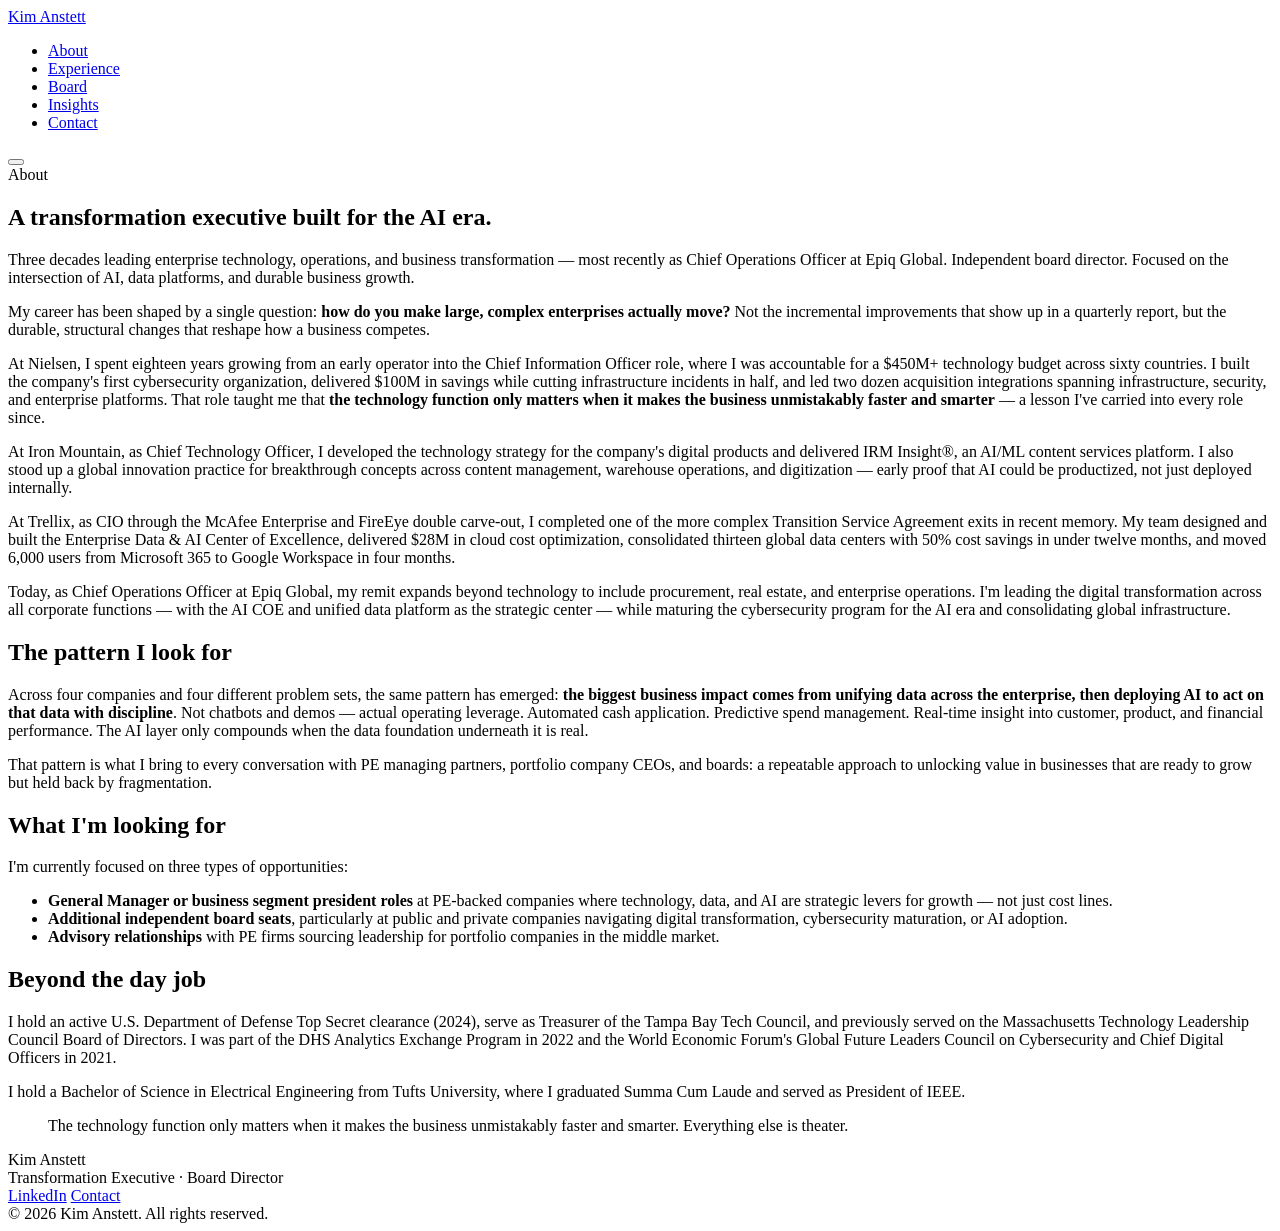
==== about.html @ b6ead280 "Add files via upload" ====
<!DOCTYPE html>
<html lang="en">
<head>
  <meta charset="UTF-8">
  <meta name="viewport" content="width=device-width, initial-scale=1.0">
  <title>About — Kim Anstett</title>
  <meta name="description" content="Kim Anstett — a transformation executive and board director with three decades of experience leading enterprise technology, AI, and business operations at global scale.">
  <link rel="preconnect" href="https://fonts.googleapis.com">
  <link rel="preconnect" href="https://fonts.gstatic.com" crossorigin>
  <link href="https://fonts.googleapis.com/css2?family=Fraunces:opsz,wght@9..144,400;9..144,600;9..144,700&family=Inter:wght@300;400;500;600;700&display=swap" rel="stylesheet">
  <link rel="stylesheet" href="css/style.css">
</head>
<body>

  <nav class="site-nav">
    <div class="nav-inner">
      <a href="/" class="brand">Kim Anstett</a>
      <ul class="nav-links">
        <li><a href="/about.html" class="active">About</a></li>
        <li><a href="/experience.html">Experience</a></li>
        <li><a href="/board.html">Board</a></li>
        <li><a href="/insights.html">Insights</a></li>
        <li><a href="/contact.html">Contact</a></li>
      </ul>
      <button class="nav-toggle" aria-label="Toggle menu">
        <span></span><span></span><span></span>
      </button>
    </div>
  </nav>

  <section class="page-header">
    <div class="container">
      <div class="page-eyebrow">About</div>
      <h1>A transformation executive built for the AI era.</h1>
      <p class="page-lede">
        Three decades leading enterprise technology, operations, and business
        transformation — most recently as Chief Operations Officer at Epiq Global.
        Independent board director. Focused on the intersection of AI, data platforms,
        and durable business growth.
      </p>
    </div>
  </section>

  <section class="page-body">
    <div class="container">
      <div class="prose">
        <p>
          My career has been shaped by a single question: <strong>how do you make
          large, complex enterprises actually move?</strong> Not the incremental
          improvements that show up in a quarterly report, but the durable, structural
          changes that reshape how a business competes.
        </p>

        <p>
          At Nielsen, I spent eighteen years growing from an early operator into the
          Chief Information Officer role, where I was accountable for a
          $450M+ technology budget across sixty countries. I built the company's
          first cybersecurity organization, delivered $100M in savings while
          cutting infrastructure incidents in half, and led two dozen acquisition
          integrations spanning infrastructure, security, and enterprise
          platforms. That role taught me that <strong>the technology function
          only matters when it makes the business unmistakably faster and
          smarter</strong> — a lesson I've carried into every role since.
        </p>

        <p>
          At Iron Mountain, as Chief Technology Officer, I developed the technology
          strategy for the company's digital products and delivered IRM Insight®,
          an AI/ML content services platform. I also stood up a global innovation
          practice for breakthrough concepts across content management, warehouse
          operations, and digitization — early proof that AI could be productized,
          not just deployed internally.
        </p>

        <p>
          At Trellix, as CIO through the McAfee Enterprise and FireEye double
          carve-out, I completed one of the more complex Transition Service
          Agreement exits in recent memory. My team designed and built the
          Enterprise Data &amp; AI Center of Excellence, delivered $28M in
          cloud cost optimization, consolidated thirteen global data centers
          with 50% cost savings in under twelve months, and moved 6,000 users
          from Microsoft 365 to Google Workspace in four months.
        </p>

        <p>
          Today, as Chief Operations Officer at Epiq Global, my remit expands
          beyond technology to include procurement, real estate, and enterprise
          operations. I'm leading the digital transformation across all corporate
          functions — with the AI COE and unified data platform as the strategic
          center — while maturing the cybersecurity program for the AI era and
          consolidating global infrastructure.
        </p>

        <h2>The pattern I look for</h2>

        <p>
          Across four companies and four different problem sets, the same pattern
          has emerged: <strong>the biggest business impact comes from unifying
          data across the enterprise, then deploying AI to act on that data with
          discipline</strong>. Not chatbots and demos — actual operating leverage.
          Automated cash application. Predictive spend management. Real-time
          insight into customer, product, and financial performance. The AI
          layer only compounds when the data foundation underneath it is real.
        </p>

        <p>
          That pattern is what I bring to every conversation with PE managing
          partners, portfolio company CEOs, and boards: a repeatable approach
          to unlocking value in businesses that are ready to grow but held back
          by fragmentation.
        </p>

        <h2>What I'm looking for</h2>

        <p>
          I'm currently focused on three types of opportunities:
        </p>

        <ul>
          <li><strong>General Manager or business segment president roles</strong>
          at PE-backed companies where technology, data, and AI are strategic
          levers for growth — not just cost lines.</li>
          <li><strong>Additional independent board seats</strong>, particularly
          at public and private companies navigating digital transformation,
          cybersecurity maturation, or AI adoption.</li>
          <li><strong>Advisory relationships</strong> with PE firms sourcing
          leadership for portfolio companies in the middle market.</li>
        </ul>

        <h2>Beyond the day job</h2>

        <p>
          I hold an active U.S. Department of Defense Top Secret clearance
          (2024), serve as Treasurer of the Tampa Bay Tech Council, and
          previously served on the Massachusetts Technology Leadership Council
          Board of Directors. I was part of the DHS Analytics Exchange Program
          in 2022 and the World Economic Forum's Global Future Leaders Council
          on Cybersecurity and Chief Digital Officers in 2021.
        </p>

        <p>
          I hold a Bachelor of Science in Electrical Engineering from Tufts
          University, where I graduated Summa Cum Laude and served as
          President of IEEE.
        </p>

        <blockquote>
          The technology function only matters when it makes the business
          unmistakably faster and smarter. Everything else is theater.
        </blockquote>

      </div>
    </div>
  </section>

  <footer class="site-footer">
    <div class="container">
      <div class="footer-inner">
        <div class="footer-brand">
          <div class="footer-name">Kim Anstett</div>
          <div class="footer-tagline">Transformation Executive · Board Director</div>
        </div>
        <div class="footer-links">
          <a href="https://www.linkedin.com/in/kimberly-anstett-6b3a259" target="_blank" rel="noopener">LinkedIn</a>
          <a href="/contact.html">Contact</a>
        </div>
        <div class="footer-copyright">© <span id="year">2026</span> Kim Anstett. All rights reserved.</div>
      </div>
    </div>
  </footer>

  <script src="js/main.js"></script>
</body>
</html>
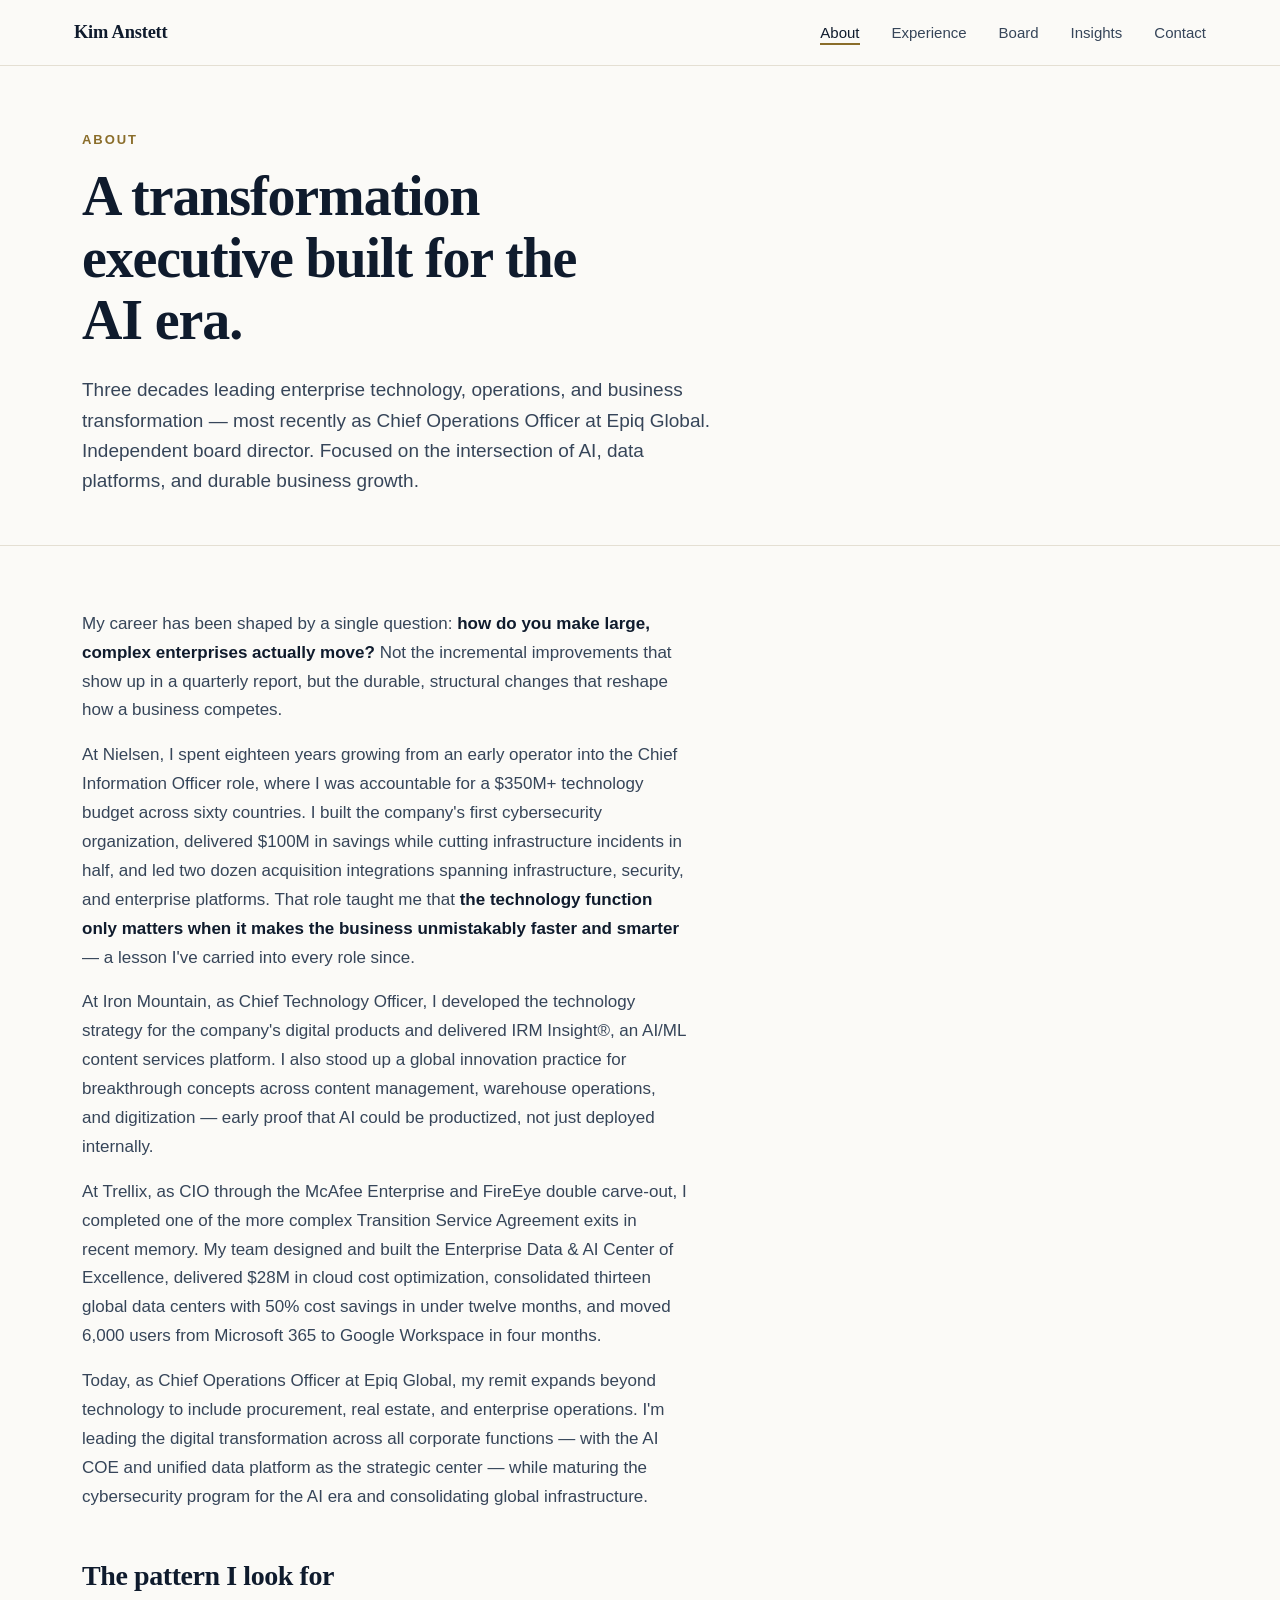
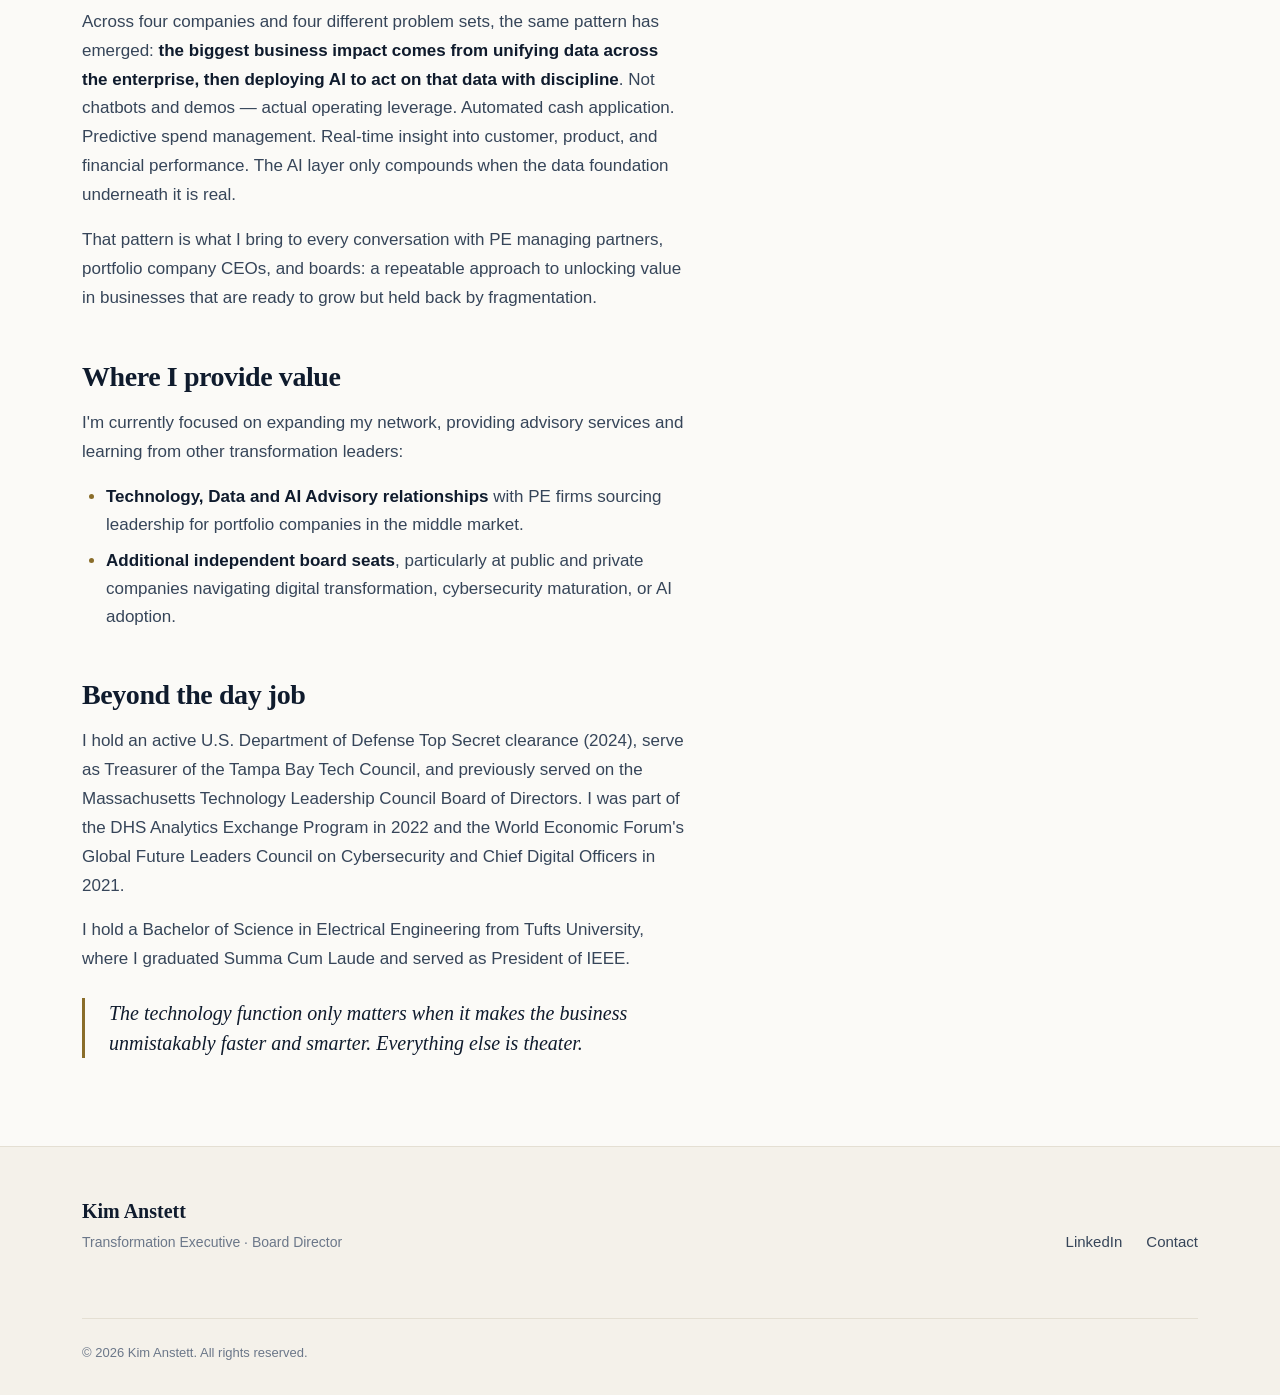
==== commit 0c11ac99: "Revise budget details and focus areas in about.html Updated budget figures and adjusted focus areas " ====
--- a/about.html
+++ b/about.html
@@ -54,7 +54,7 @@
         <p>
           At Nielsen, I spent eighteen years growing from an early operator into the
           Chief Information Officer role, where I was accountable for a
-          $450M+ technology budget across sixty countries. I built the company's
+          $350M+ technology budget across sixty countries. I built the company's
           first cybersecurity organization, delivered $100M in savings while
           cutting infrastructure incidents in half, and led two dozen acquisition
           integrations spanning infrastructure, security, and enterprise
@@ -110,21 +110,18 @@
           by fragmentation.
         </p>
 
-        <h2>What I'm looking for</h2>
+        <h2>Where I provide value</h2>
 
         <p>
-          I'm currently focused on three types of opportunities:
+          I'm currently focused on expanding my network, providing advisory services and learning from other transformation leaders:
         </p>
 
         <ul>
-          <li><strong>General Manager or business segment president roles</strong>
-          at PE-backed companies where technology, data, and AI are strategic
-          levers for growth — not just cost lines.</li>
+          <li><strong>Technology, Data and AI Advisory relationships </strong>
+          with PE firms sourcing leadership for portfolio companies in the middle market.</li>
           <li><strong>Additional independent board seats</strong>, particularly
           at public and private companies navigating digital transformation,
           cybersecurity maturation, or AI adoption.</li>
-          <li><strong>Advisory relationships</strong> with PE firms sourcing
-          leadership for portfolio companies in the middle market.</li>
         </ul>
 
         <h2>Beyond the day job</h2>
--- a/css/style.css
+++ b/css/style.css
@@ -0,0 +1,836 @@
+/* ============================================================
+   Kim Anstett — Personal Site
+   Design system: Editorial executive profile
+   Typography: Fraunces (serif) + Inter (sans)
+   Palette: Deep navy, ivory, muted gold accent
+   ============================================================ */
+
+/* -------- Reset -------- */
+*, *::before, *::after {
+  box-sizing: border-box;
+  margin: 0;
+  padding: 0;
+}
+
+html {
+  scroll-behavior: smooth;
+  font-size: 16px;
+}
+
+body {
+  font-family: 'Inter', -apple-system, BlinkMacSystemFont, 'Segoe UI', sans-serif;
+  color: var(--ink);
+  background: var(--bg);
+  line-height: 1.6;
+  font-weight: 400;
+  -webkit-font-smoothing: antialiased;
+  -moz-osx-font-smoothing: grayscale;
+  text-rendering: optimizeLegibility;
+}
+
+img { max-width: 100%; height: auto; display: block; }
+a { color: inherit; text-decoration: none; }
+button { font-family: inherit; cursor: pointer; border: none; background: none; }
+
+/* -------- Design Tokens -------- */
+:root {
+  /* Palette */
+  --ink: #0F1B2D;             /* deep navy — body text */
+  --ink-soft: #364559;        /* softened for secondary text */
+  --muted: #6B7789;           /* labels, dates */
+  --bg: #FBFAF7;              /* warm ivory */
+  --bg-alt: #F4F1EA;          /* alternating sections */
+  --bg-dark: #0F1B2D;         /* dark sections */
+  --accent: #8A6D2A;          /* muted gold — sparingly used */
+  --accent-hover: #6D5620;
+  --rule: #E4DFD3;            /* dividers */
+  --white: #FFFFFF;
+
+  /* Type scale */
+  --serif: 'Fraunces', Georgia, 'Times New Roman', serif;
+  --sans: 'Inter', -apple-system, BlinkMacSystemFont, 'Segoe UI', sans-serif;
+
+  /* Rhythm */
+  --container-max: 1180px;
+  --container-narrow: 780px;
+  --space-1: 0.5rem;
+  --space-2: 1rem;
+  --space-3: 1.5rem;
+  --space-4: 2rem;
+  --space-5: 3rem;
+  --space-6: 4rem;
+  --space-7: 6rem;
+  --space-8: 8rem;
+
+  /* Radius & shadow */
+  --radius-sm: 4px;
+  --radius: 6px;
+  --shadow-sm: 0 1px 2px rgba(15, 27, 45, 0.06);
+  --shadow: 0 4px 24px rgba(15, 27, 45, 0.08);
+  --shadow-lg: 0 8px 40px rgba(15, 27, 45, 0.12);
+}
+
+/* -------- Container -------- */
+.container {
+  max-width: var(--container-max);
+  margin: 0 auto;
+  padding: 0 var(--space-3);
+}
+
+.container-narrow {
+  max-width: var(--container-narrow);
+  margin: 0 auto;
+  padding: 0 var(--space-3);
+}
+
+@media (min-width: 768px) {
+  .container, .container-narrow {
+    padding: 0 var(--space-4);
+  }
+}
+
+/* -------- Typography -------- */
+h1, h2, h3, h4 {
+  font-family: var(--serif);
+  color: var(--ink);
+  font-weight: 600;
+  letter-spacing: -0.015em;
+  line-height: 1.15;
+}
+
+h1 { font-size: clamp(2.25rem, 5vw, 3.75rem); }
+h2 { font-size: clamp(1.75rem, 3.5vw, 2.5rem); }
+h3 { font-size: clamp(1.25rem, 2vw, 1.5rem); }
+
+p {
+  color: var(--ink-soft);
+  font-size: 1.0625rem;
+  line-height: 1.65;
+}
+
+strong { color: var(--ink); font-weight: 600; }
+
+/* -------- Nav -------- */
+.site-nav {
+  position: sticky;
+  top: 0;
+  z-index: 100;
+  background: rgba(251, 250, 247, 0.92);
+  backdrop-filter: saturate(180%) blur(10px);
+  border-bottom: 1px solid var(--rule);
+}
+
+.nav-inner {
+  max-width: var(--container-max);
+  margin: 0 auto;
+  padding: 1.1rem var(--space-3);
+  display: flex;
+  justify-content: space-between;
+  align-items: center;
+}
+
+.brand {
+  font-family: var(--serif);
+  font-weight: 600;
+  font-size: 1.15rem;
+  color: var(--ink);
+  letter-spacing: -0.01em;
+}
+
+.nav-links {
+  display: flex;
+  gap: var(--space-4);
+  list-style: none;
+}
+
+.nav-links a {
+  font-size: 0.9375rem;
+  font-weight: 500;
+  color: var(--ink-soft);
+  transition: color 0.15s ease;
+  position: relative;
+}
+
+.nav-links a:hover { color: var(--ink); }
+.nav-links a.active { color: var(--ink); }
+.nav-links a.active::after {
+  content: '';
+  position: absolute;
+  bottom: -4px;
+  left: 0;
+  right: 0;
+  height: 2px;
+  background: var(--accent);
+}
+
+.nav-toggle {
+  display: none;
+  flex-direction: column;
+  gap: 4px;
+  padding: 8px;
+}
+.nav-toggle span {
+  width: 22px;
+  height: 2px;
+  background: var(--ink);
+  transition: transform 0.3s ease, opacity 0.3s ease;
+}
+
+@media (max-width: 768px) {
+  .nav-links {
+    display: none;
+    position: absolute;
+    top: 100%;
+    left: 0;
+    right: 0;
+    background: var(--bg);
+    flex-direction: column;
+    padding: var(--space-3);
+    gap: var(--space-2);
+    border-bottom: 1px solid var(--rule);
+  }
+  .nav-links.open { display: flex; }
+  .nav-toggle { display: flex; }
+}
+
+/* -------- Hero -------- */
+.hero {
+  padding: var(--space-7) 0 var(--space-6);
+  border-bottom: 1px solid var(--rule);
+}
+
+.hero-eyebrow {
+  font-size: 0.8125rem;
+  text-transform: uppercase;
+  letter-spacing: 0.15em;
+  color: var(--accent);
+  font-weight: 600;
+  margin-bottom: var(--space-3);
+}
+
+.hero-headline {
+  font-family: var(--serif);
+  font-size: clamp(2.5rem, 6vw, 4.5rem);
+  font-weight: 600;
+  line-height: 1.05;
+  letter-spacing: -0.025em;
+  margin-bottom: var(--space-4);
+  max-width: 20ch;
+}
+
+.hero-headline .accent {
+  color: var(--accent);
+  font-style: italic;
+  font-weight: 500;
+}
+
+.hero-lede {
+  font-size: 1.1875rem;
+  line-height: 1.6;
+  color: var(--ink-soft);
+  max-width: 58ch;
+  margin-bottom: var(--space-5);
+}
+
+.hero-ctas {
+  display: flex;
+  gap: var(--space-2);
+  flex-wrap: wrap;
+}
+
+/* -------- Buttons -------- */
+.btn {
+  display: inline-block;
+  padding: 0.85rem 1.75rem;
+  font-size: 0.9375rem;
+  font-weight: 500;
+  letter-spacing: 0.01em;
+  border-radius: var(--radius);
+  transition: all 0.15s ease;
+  cursor: pointer;
+  border: 1px solid transparent;
+  text-align: center;
+}
+
+.btn-primary {
+  background: var(--ink);
+  color: var(--bg);
+}
+.btn-primary:hover {
+  background: var(--accent);
+  transform: translateY(-1px);
+  box-shadow: var(--shadow);
+}
+
+.btn-secondary {
+  background: transparent;
+  color: var(--ink);
+  border-color: var(--ink);
+}
+.btn-secondary:hover {
+  background: var(--ink);
+  color: var(--bg);
+}
+
+.text-link {
+  color: var(--ink);
+  font-weight: 500;
+  border-bottom: 1px solid var(--accent);
+  padding-bottom: 2px;
+  transition: color 0.15s ease;
+}
+.text-link:hover { color: var(--accent); }
+
+/* -------- Signal Strip -------- */
+.signal-strip {
+  background: var(--bg-dark);
+  color: var(--bg);
+  padding: var(--space-5) 0;
+}
+
+.signals {
+  display: grid;
+  grid-template-columns: repeat(4, 1fr);
+  gap: var(--space-4);
+}
+
+.signal {
+  text-align: left;
+}
+
+.signal-value {
+  font-family: var(--serif);
+  font-size: clamp(2rem, 4vw, 3rem);
+  font-weight: 600;
+  color: var(--white);
+  line-height: 1;
+  margin-bottom: var(--space-2);
+  letter-spacing: -0.02em;
+}
+
+.signal-label {
+  font-size: 0.875rem;
+  color: rgba(251, 250, 247, 0.7);
+  line-height: 1.4;
+}
+
+@media (max-width: 768px) {
+  .signals {
+    grid-template-columns: repeat(2, 1fr);
+    gap: var(--space-4);
+  }
+}
+
+/* -------- Section headers -------- */
+.section-eyebrow {
+  font-size: 0.8125rem;
+  text-transform: uppercase;
+  letter-spacing: 0.15em;
+  color: var(--accent);
+  font-weight: 600;
+  margin-bottom: var(--space-2);
+}
+
+.section-headline {
+  font-family: var(--serif);
+  font-size: clamp(1.75rem, 3.5vw, 2.75rem);
+  font-weight: 600;
+  line-height: 1.1;
+  letter-spacing: -0.02em;
+  margin-bottom: var(--space-5);
+  max-width: 22ch;
+}
+
+.section-cta {
+  margin-top: var(--space-4);
+}
+
+/* -------- Positioning cards -------- */
+.positioning {
+  padding: var(--space-7) 0;
+  background: var(--bg-alt);
+}
+
+.positioning-grid {
+  display: grid;
+  grid-template-columns: repeat(2, 1fr);
+  gap: var(--space-4);
+}
+
+.position-card {
+  background: var(--white);
+  padding: var(--space-4) var(--space-4) var(--space-5);
+  border-radius: var(--radius);
+  border: 1px solid var(--rule);
+  position: relative;
+}
+
+.card-number {
+  font-family: var(--serif);
+  font-size: 0.9375rem;
+  color: var(--accent);
+  font-weight: 600;
+  margin-bottom: var(--space-2);
+  letter-spacing: 0.05em;
+}
+
+.position-card h3 {
+  font-size: 1.375rem;
+  margin-bottom: var(--space-2);
+}
+
+.position-card p {
+  font-size: 1rem;
+  line-height: 1.6;
+}
+
+@media (max-width: 768px) {
+  .positioning-grid { grid-template-columns: 1fr; }
+}
+
+/* -------- Role cards -------- */
+.roles-preview {
+  padding: var(--space-7) 0;
+}
+
+.role-cards {
+  display: grid;
+  grid-template-columns: repeat(2, 1fr);
+  gap: var(--space-3);
+}
+
+.role-card {
+  display: block;
+  padding: var(--space-4);
+  background: var(--white);
+  border: 1px solid var(--rule);
+  border-radius: var(--radius);
+  transition: all 0.2s ease;
+  color: inherit;
+}
+
+.role-card:hover {
+  border-color: var(--accent);
+  transform: translateY(-2px);
+  box-shadow: var(--shadow);
+}
+
+.role-tenure {
+  font-size: 0.8125rem;
+  color: var(--muted);
+  font-weight: 500;
+  letter-spacing: 0.05em;
+  margin-bottom: var(--space-2);
+}
+
+.role-card h3 {
+  font-size: 1.25rem;
+  margin-bottom: 0.25rem;
+}
+
+.role-company {
+  font-family: var(--serif);
+  color: var(--accent);
+  font-weight: 600;
+  font-size: 1rem;
+  margin-bottom: var(--space-2);
+}
+
+.role-card p {
+  font-size: 0.9375rem;
+  margin-bottom: var(--space-2);
+}
+
+.role-metric {
+  font-size: 0.8125rem;
+  color: var(--muted);
+  font-weight: 500;
+  border-top: 1px solid var(--rule);
+  padding-top: var(--space-2);
+}
+
+@media (max-width: 768px) {
+  .role-cards { grid-template-columns: 1fr; }
+}
+
+/* -------- Board preview -------- */
+.board-preview {
+  padding: var(--space-7) 0;
+  background: var(--bg-alt);
+}
+
+.board-inner {
+  display: grid;
+  grid-template-columns: 1fr 1fr;
+  gap: var(--space-6);
+  align-items: start;
+}
+
+.board-content .section-headline { margin-bottom: var(--space-3); }
+.board-content p { margin-bottom: var(--space-3); font-size: 1.0625rem; }
+
+.board-list { display: flex; flex-direction: column; gap: var(--space-3); }
+
+.board-item {
+  padding: var(--space-3);
+  background: var(--white);
+  border: 1px solid var(--rule);
+  border-left: 3px solid var(--accent);
+  border-radius: var(--radius);
+}
+
+.board-company {
+  font-family: var(--serif);
+  font-size: 1.375rem;
+  font-weight: 600;
+  color: var(--ink);
+}
+
+.board-role {
+  font-size: 0.9375rem;
+  color: var(--ink-soft);
+  margin-top: 0.25rem;
+}
+
+.board-dates {
+  font-size: 0.8125rem;
+  color: var(--muted);
+  font-weight: 500;
+  margin-top: 0.5rem;
+}
+
+.board-detail {
+  font-size: 0.875rem;
+  color: var(--ink-soft);
+  margin-top: 0.5rem;
+  font-style: italic;
+}
+
+@media (max-width: 768px) {
+  .board-inner { grid-template-columns: 1fr; gap: var(--space-4); }
+}
+
+/* -------- Recognition -------- */
+.recognition {
+  padding: var(--space-7) 0;
+}
+
+.recognition-grid {
+  display: grid;
+  grid-template-columns: repeat(2, 1fr);
+  gap: 0;
+  border-top: 1px solid var(--rule);
+}
+
+.rec-item {
+  padding: var(--space-3) 0;
+  border-bottom: 1px solid var(--rule);
+  padding-right: var(--space-3);
+  font-family: var(--serif);
+  font-size: 1.125rem;
+  font-weight: 600;
+  color: var(--ink);
+}
+
+.rec-item:nth-child(odd) {
+  padding-right: var(--space-4);
+}
+
+.rec-detail {
+  display: block;
+  font-family: var(--sans);
+  font-size: 0.875rem;
+  color: var(--muted);
+  font-weight: 400;
+  margin-top: 0.25rem;
+}
+
+@media (max-width: 768px) {
+  .recognition-grid { grid-template-columns: 1fr; }
+}
+
+/* -------- Final CTA -------- */
+.cta-final {
+  background: var(--bg-dark);
+  color: var(--white);
+  padding: var(--space-7) 0;
+  text-align: center;
+}
+
+.cta-final h2 {
+  color: var(--white);
+  font-size: clamp(1.5rem, 3vw, 2.25rem);
+  margin-bottom: var(--space-4);
+  max-width: 32ch;
+  margin-left: auto;
+  margin-right: auto;
+  line-height: 1.25;
+}
+
+.cta-final .btn-primary {
+  background: var(--accent);
+}
+.cta-final .btn-primary:hover {
+  background: var(--white);
+  color: var(--ink);
+}
+
+/* -------- Footer -------- */
+.site-footer {
+  padding: var(--space-5) 0 var(--space-4);
+  background: var(--bg-alt);
+  border-top: 1px solid var(--rule);
+}
+
+.footer-inner {
+  display: grid;
+  grid-template-columns: 1fr auto;
+  gap: var(--space-4);
+  align-items: end;
+}
+
+.footer-name {
+  font-family: var(--serif);
+  font-size: 1.25rem;
+  font-weight: 600;
+  color: var(--ink);
+}
+
+.footer-tagline {
+  font-size: 0.875rem;
+  color: var(--muted);
+  margin-top: 0.25rem;
+}
+
+.footer-links {
+  display: flex;
+  gap: var(--space-3);
+  align-items: center;
+}
+
+.footer-links a {
+  font-size: 0.9375rem;
+  color: var(--ink-soft);
+  transition: color 0.15s;
+}
+.footer-links a:hover { color: var(--accent); }
+
+.footer-copyright {
+  grid-column: 1 / -1;
+  font-size: 0.8125rem;
+  color: var(--muted);
+  margin-top: var(--space-4);
+  padding-top: var(--space-3);
+  border-top: 1px solid var(--rule);
+}
+
+@media (max-width: 640px) {
+  .footer-inner { grid-template-columns: 1fr; }
+}
+
+/* ============================================================
+   INTERIOR PAGES
+   ============================================================ */
+
+.page-header {
+  padding: var(--space-6) 0 var(--space-5);
+  border-bottom: 1px solid var(--rule);
+}
+
+.page-header .page-eyebrow {
+  font-size: 0.8125rem;
+  text-transform: uppercase;
+  letter-spacing: 0.15em;
+  color: var(--accent);
+  font-weight: 600;
+  margin-bottom: var(--space-2);
+}
+
+.page-header h1 {
+  font-family: var(--serif);
+  font-size: clamp(2.25rem, 5vw, 3.5rem);
+  font-weight: 600;
+  letter-spacing: -0.02em;
+  line-height: 1.1;
+  margin-bottom: var(--space-3);
+  max-width: 20ch;
+}
+
+.page-header .page-lede {
+  font-size: 1.1875rem;
+  color: var(--ink-soft);
+  line-height: 1.6;
+  max-width: 60ch;
+}
+
+.page-body { padding: var(--space-6) 0; }
+
+/* Prose */
+.prose {
+  max-width: 68ch;
+}
+.prose h2 {
+  font-family: var(--serif);
+  font-size: 1.75rem;
+  margin: var(--space-5) 0 var(--space-2);
+}
+.prose h2:first-child { margin-top: 0; }
+.prose h3 {
+  font-family: var(--serif);
+  font-size: 1.375rem;
+  margin: var(--space-4) 0 var(--space-2);
+}
+.prose p { margin-bottom: var(--space-2); font-size: 1.0625rem; line-height: 1.7; }
+.prose p + p { margin-top: 0; }
+.prose ul, .prose ol { margin: var(--space-2) 0 var(--space-3) var(--space-3); }
+.prose ul li, .prose ol li {
+  font-size: 1.0625rem;
+  line-height: 1.65;
+  color: var(--ink-soft);
+  margin-bottom: 0.5rem;
+}
+.prose ul li::marker { color: var(--accent); }
+.prose blockquote {
+  border-left: 3px solid var(--accent);
+  padding: 0 var(--space-3);
+  margin: var(--space-3) 0;
+  font-family: var(--serif);
+  font-style: italic;
+  font-size: 1.25rem;
+  color: var(--ink);
+  line-height: 1.5;
+}
+
+/* Experience timeline */
+.experience-list {
+  max-width: 880px;
+}
+
+.experience-item {
+  padding: var(--space-5) 0;
+  border-bottom: 1px solid var(--rule);
+  scroll-margin-top: 80px;
+}
+.experience-item:last-child { border-bottom: none; }
+
+.exp-header {
+  display: grid;
+  grid-template-columns: 1fr auto;
+  align-items: baseline;
+  margin-bottom: var(--space-2);
+  gap: var(--space-3);
+}
+
+.exp-company {
+  font-family: var(--serif);
+  font-size: 1.75rem;
+  font-weight: 600;
+  color: var(--ink);
+  letter-spacing: -0.01em;
+}
+
+.exp-tenure {
+  font-size: 0.9375rem;
+  color: var(--muted);
+  font-weight: 500;
+  letter-spacing: 0.02em;
+}
+
+.exp-role {
+  font-family: var(--serif);
+  font-size: 1.125rem;
+  font-style: italic;
+  color: var(--accent);
+  margin-bottom: var(--space-2);
+}
+
+.exp-scope {
+  font-size: 0.9375rem;
+  color: var(--muted);
+  font-weight: 500;
+  margin-bottom: var(--space-3);
+  padding-bottom: var(--space-2);
+  border-bottom: 1px dotted var(--rule);
+}
+
+.exp-summary {
+  font-size: 1.0625rem;
+  color: var(--ink-soft);
+  line-height: 1.65;
+  margin-bottom: var(--space-3);
+  max-width: 65ch;
+}
+
+.exp-programs {
+  font-size: 0.8125rem;
+  text-transform: uppercase;
+  letter-spacing: 0.12em;
+  color: var(--accent);
+  font-weight: 600;
+  margin-bottom: var(--space-2);
+}
+
+.exp-list {
+  list-style: none;
+}
+.exp-list li {
+  position: relative;
+  padding-left: 1.5rem;
+  margin-bottom: 0.75rem;
+  font-size: 1rem;
+  line-height: 1.6;
+  color: var(--ink-soft);
+}
+.exp-list li::before {
+  content: '';
+  position: absolute;
+  left: 0;
+  top: 0.6em;
+  width: 6px;
+  height: 6px;
+  background: var(--accent);
+  border-radius: 50%;
+}
+.exp-list li strong { color: var(--ink); font-weight: 600; }
+
+@media (max-width: 640px) {
+  .exp-header { grid-template-columns: 1fr; gap: 0.25rem; }
+  .exp-tenure { font-size: 0.875rem; }
+}
+
+/* Contact page specifics */
+.contact-grid {
+  display: grid;
+  grid-template-columns: 1fr 1fr;
+  gap: var(--space-6);
+  max-width: 900px;
+}
+
+.contact-block {
+  padding: var(--space-4);
+  background: var(--white);
+  border: 1px solid var(--rule);
+  border-radius: var(--radius);
+}
+.contact-block .label {
+  font-size: 0.8125rem;
+  text-transform: uppercase;
+  letter-spacing: 0.12em;
+  color: var(--accent);
+  font-weight: 600;
+  margin-bottom: var(--space-2);
+}
+.contact-block .value {
+  font-family: var(--serif);
+  font-size: 1.25rem;
+  font-weight: 500;
+  color: var(--ink);
+  margin-bottom: var(--space-1);
+}
+.contact-block .desc { font-size: 0.9375rem; color: var(--ink-soft); }
+.contact-block a.value { transition: color 0.15s; }
+.contact-block a.value:hover { color: var(--accent); }
+
+@media (max-width: 640px) {
+  .contact-grid { grid-template-columns: 1fr; gap: var(--space-3); }
+}
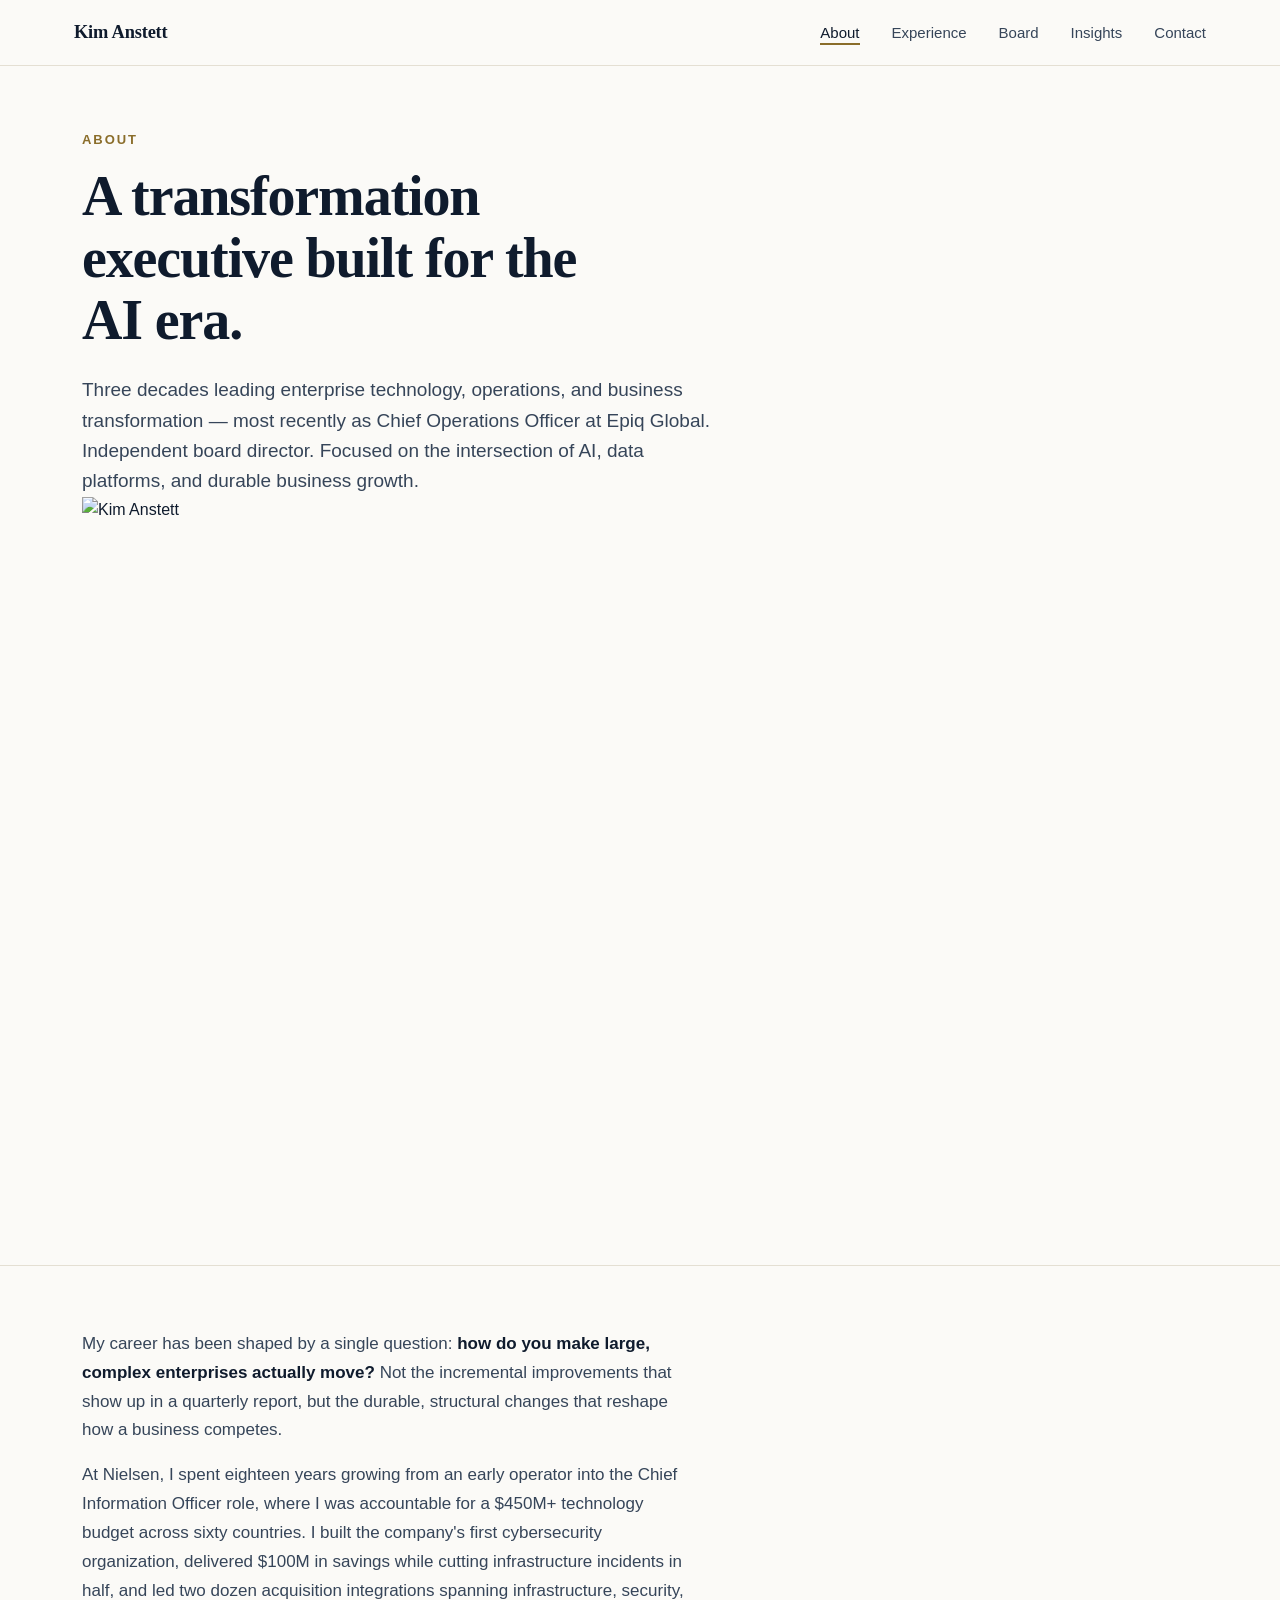
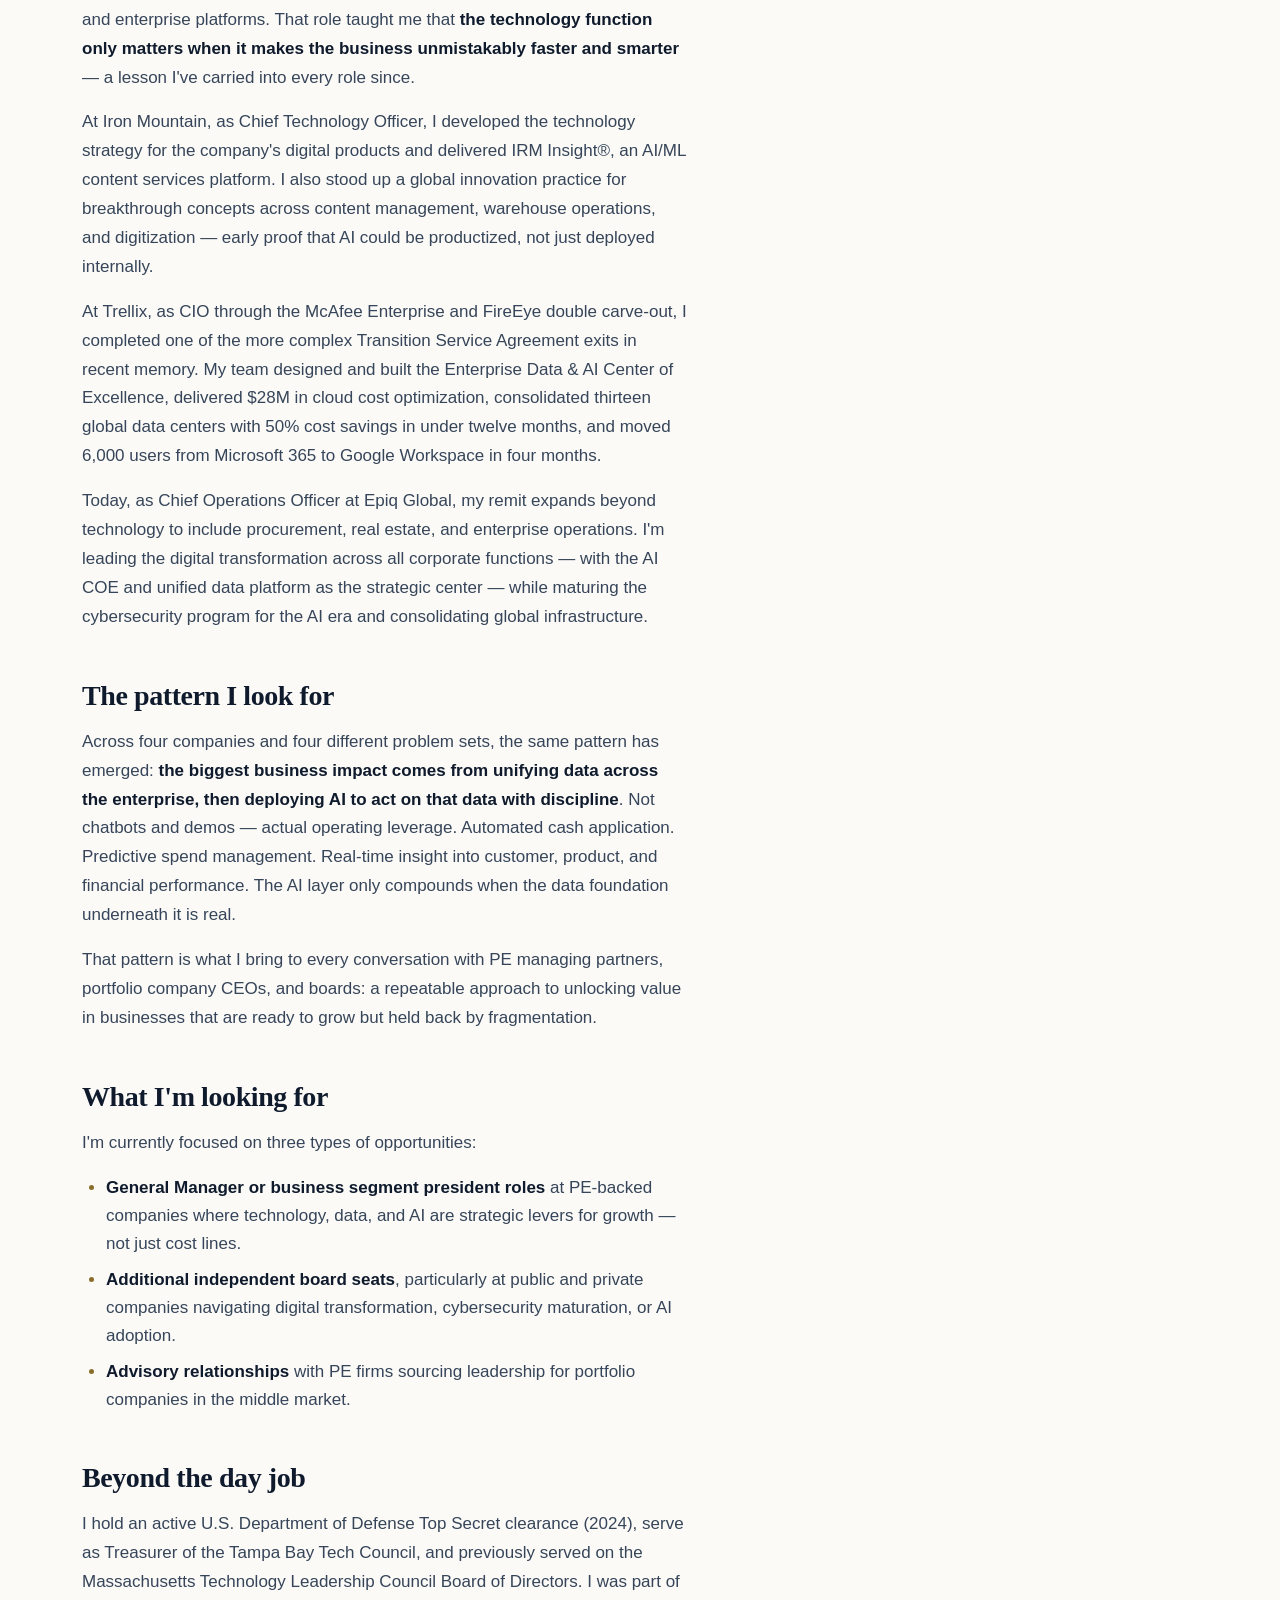
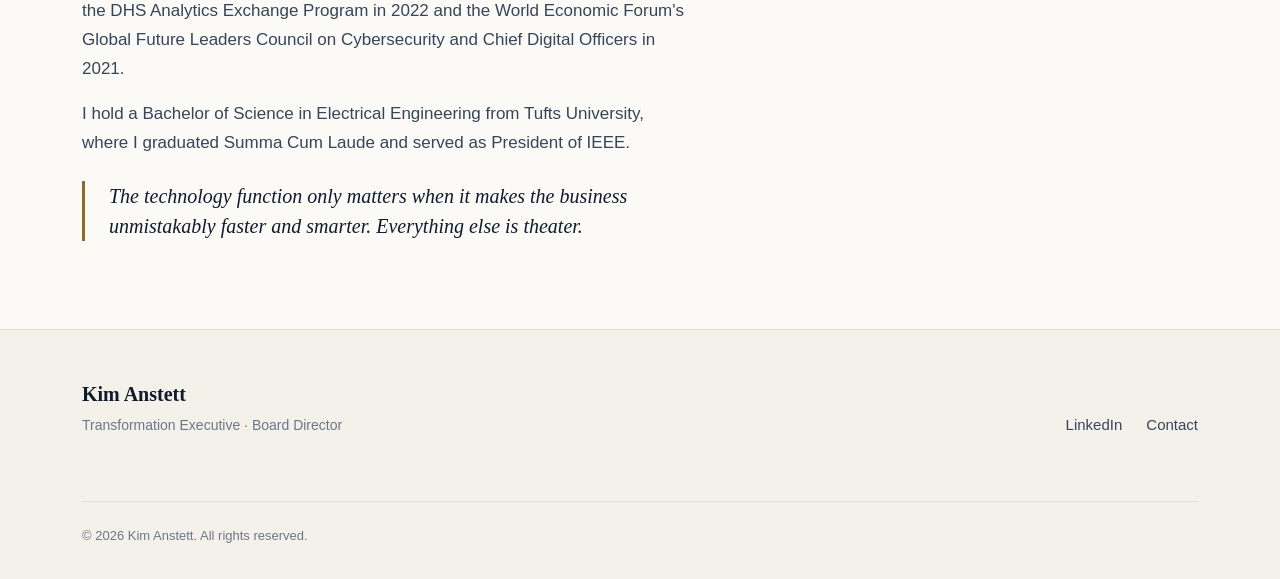
==== commit ce4c46f5: "Add files via upload" ====
--- a/about.html
+++ b/about.html
@@ -5,6 +5,14 @@
   <meta name="viewport" content="width=device-width, initial-scale=1.0">
   <title>About — Kim Anstett</title>
   <meta name="description" content="Kim Anstett — a transformation executive and board director with three decades of experience leading enterprise technology, AI, and business operations at global scale.">
+  <meta property="og:title" content="About Kim Anstett — Transformation Executive &amp; Board Director">
+  <meta property="og:description" content="Three decades of enterprise transformation leadership at Nielsen, Iron Mountain, Trellix, and Epiq Global.">
+  <meta property="og:type" content="profile">
+  <meta property="og:image" content="images/og-image.jpg">
+  <meta property="og:image:width" content="1200">
+  <meta property="og:image:height" content="630">
+  <meta name="twitter:card" content="summary_large_image">
+  <meta name="twitter:image" content="images/og-image.jpg">
   <link rel="preconnect" href="https://fonts.googleapis.com">
   <link rel="preconnect" href="https://fonts.gstatic.com" crossorigin>
   <link href="https://fonts.googleapis.com/css2?family=Fraunces:opsz,wght@9..144,400;9..144,600;9..144,700&family=Inter:wght@300;400;500;600;700&display=swap" rel="stylesheet">
@@ -28,16 +36,23 @@
     </div>
   </nav>
 
-  <section class="page-header">
+  <section class="page-header page-header-with-photo">
     <div class="container">
-      <div class="page-eyebrow">About</div>
-      <h1>A transformation executive built for the AI era.</h1>
-      <p class="page-lede">
-        Three decades leading enterprise technology, operations, and business
-        transformation — most recently as Chief Operations Officer at Epiq Global.
-        Independent board director. Focused on the intersection of AI, data platforms,
-        and durable business growth.
-      </p>
+      <div class="page-header-grid">
+        <div>
+          <div class="page-eyebrow">About</div>
+          <h1>A transformation executive built for the AI era.</h1>
+          <p class="page-lede">
+            Three decades leading enterprise technology, operations, and business
+            transformation — most recently as Chief Operations Officer at Epiq Global.
+            Independent board director. Focused on the intersection of AI, data platforms,
+            and durable business growth.
+          </p>
+        </div>
+        <div class="page-header-photo">
+          <img src="images/kim-about.jpg" alt="Kim Anstett" width="720" height="720">
+        </div>
+      </div>
     </div>
   </section>
 
@@ -54,7 +69,7 @@
         <p>
           At Nielsen, I spent eighteen years growing from an early operator into the
           Chief Information Officer role, where I was accountable for a
-          $350M+ technology budget across sixty countries. I built the company's
+          $450M+ technology budget across sixty countries. I built the company's
           first cybersecurity organization, delivered $100M in savings while
           cutting infrastructure incidents in half, and led two dozen acquisition
           integrations spanning infrastructure, security, and enterprise
@@ -110,18 +125,21 @@
           by fragmentation.
         </p>
 
-        <h2>Where I provide value</h2>
+        <h2>What I'm looking for</h2>
 
         <p>
-          I'm currently focused on expanding my network, providing advisory services and learning from other transformation leaders:
+          I'm currently focused on three types of opportunities:
         </p>
 
         <ul>
-          <li><strong>Technology, Data and AI Advisory relationships </strong>
-          with PE firms sourcing leadership for portfolio companies in the middle market.</li>
+          <li><strong>General Manager or business segment president roles</strong>
+          at PE-backed companies where technology, data, and AI are strategic
+          levers for growth — not just cost lines.</li>
           <li><strong>Additional independent board seats</strong>, particularly
           at public and private companies navigating digital transformation,
           cybersecurity maturation, or AI adoption.</li>
+          <li><strong>Advisory relationships</strong> with PE firms sourcing
+          leadership for portfolio companies in the middle market.</li>
         </ul>
 
         <h2>Beyond the day job</h2>
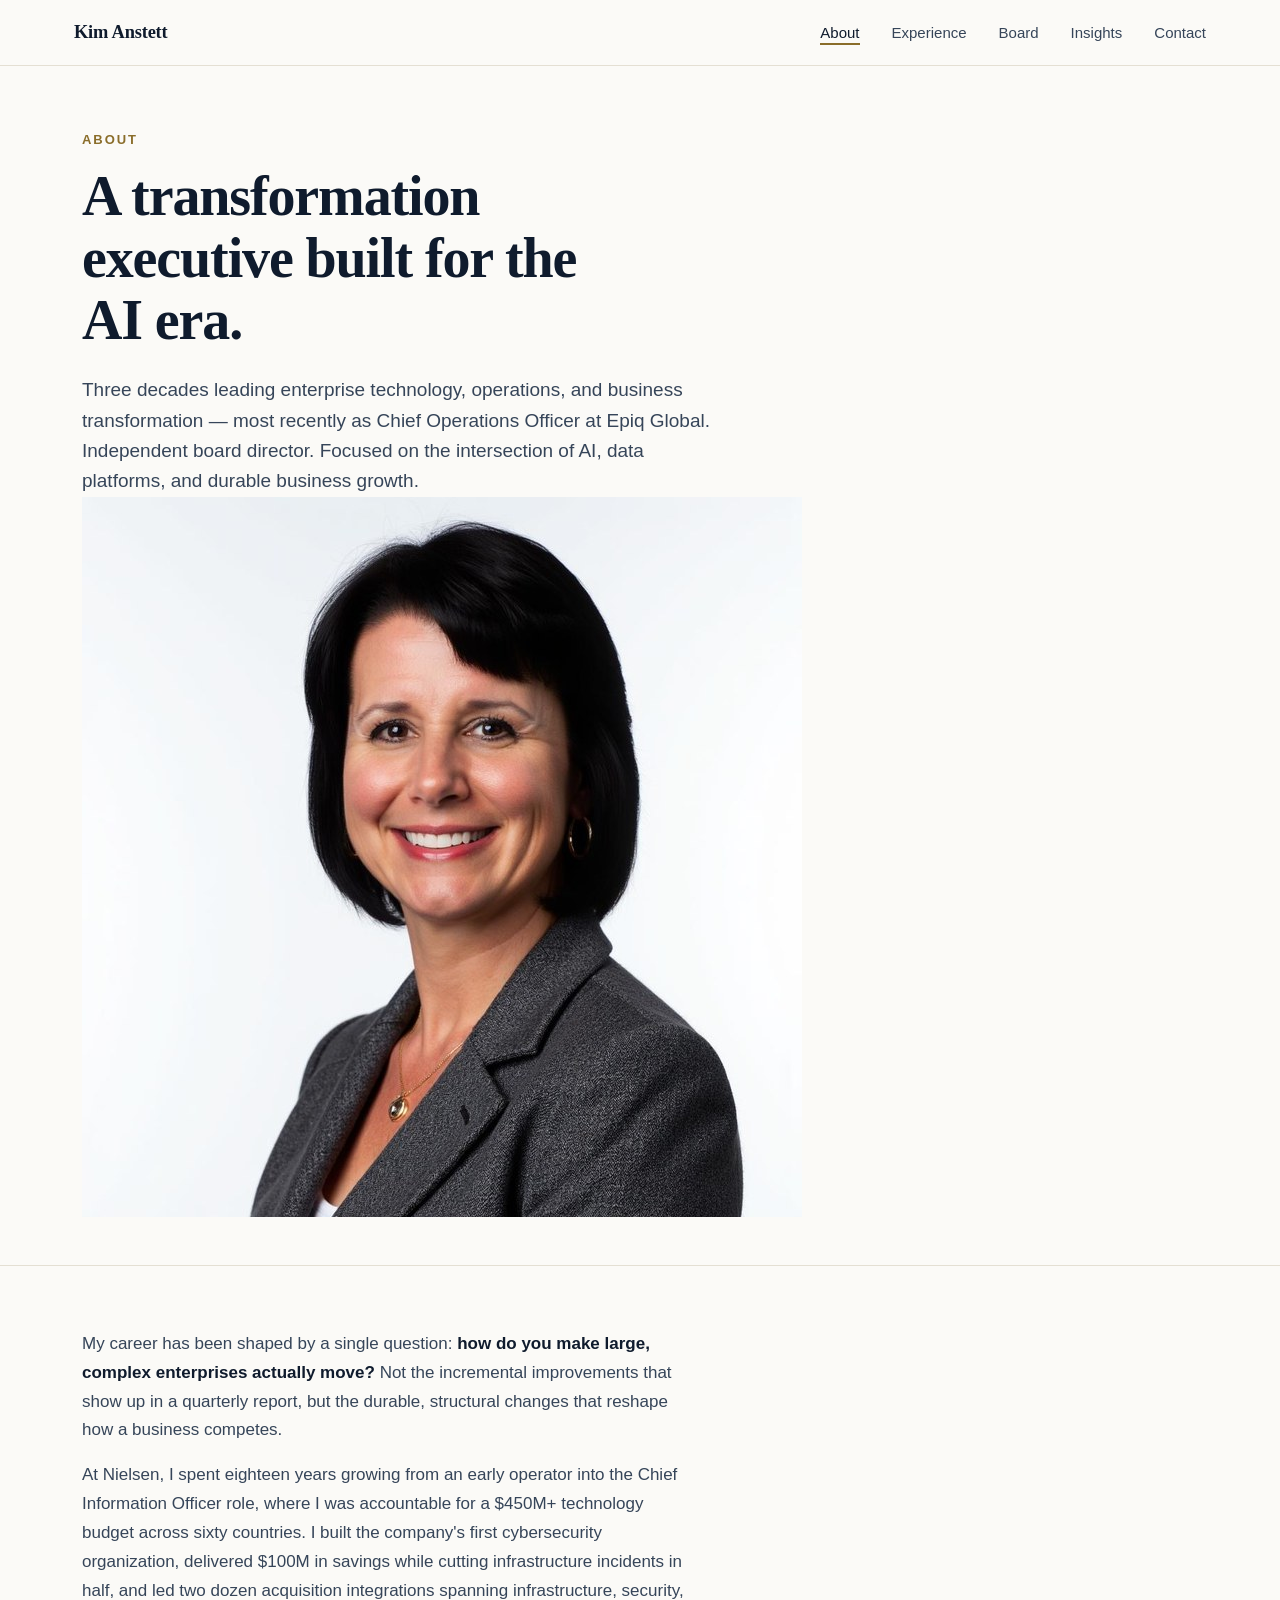
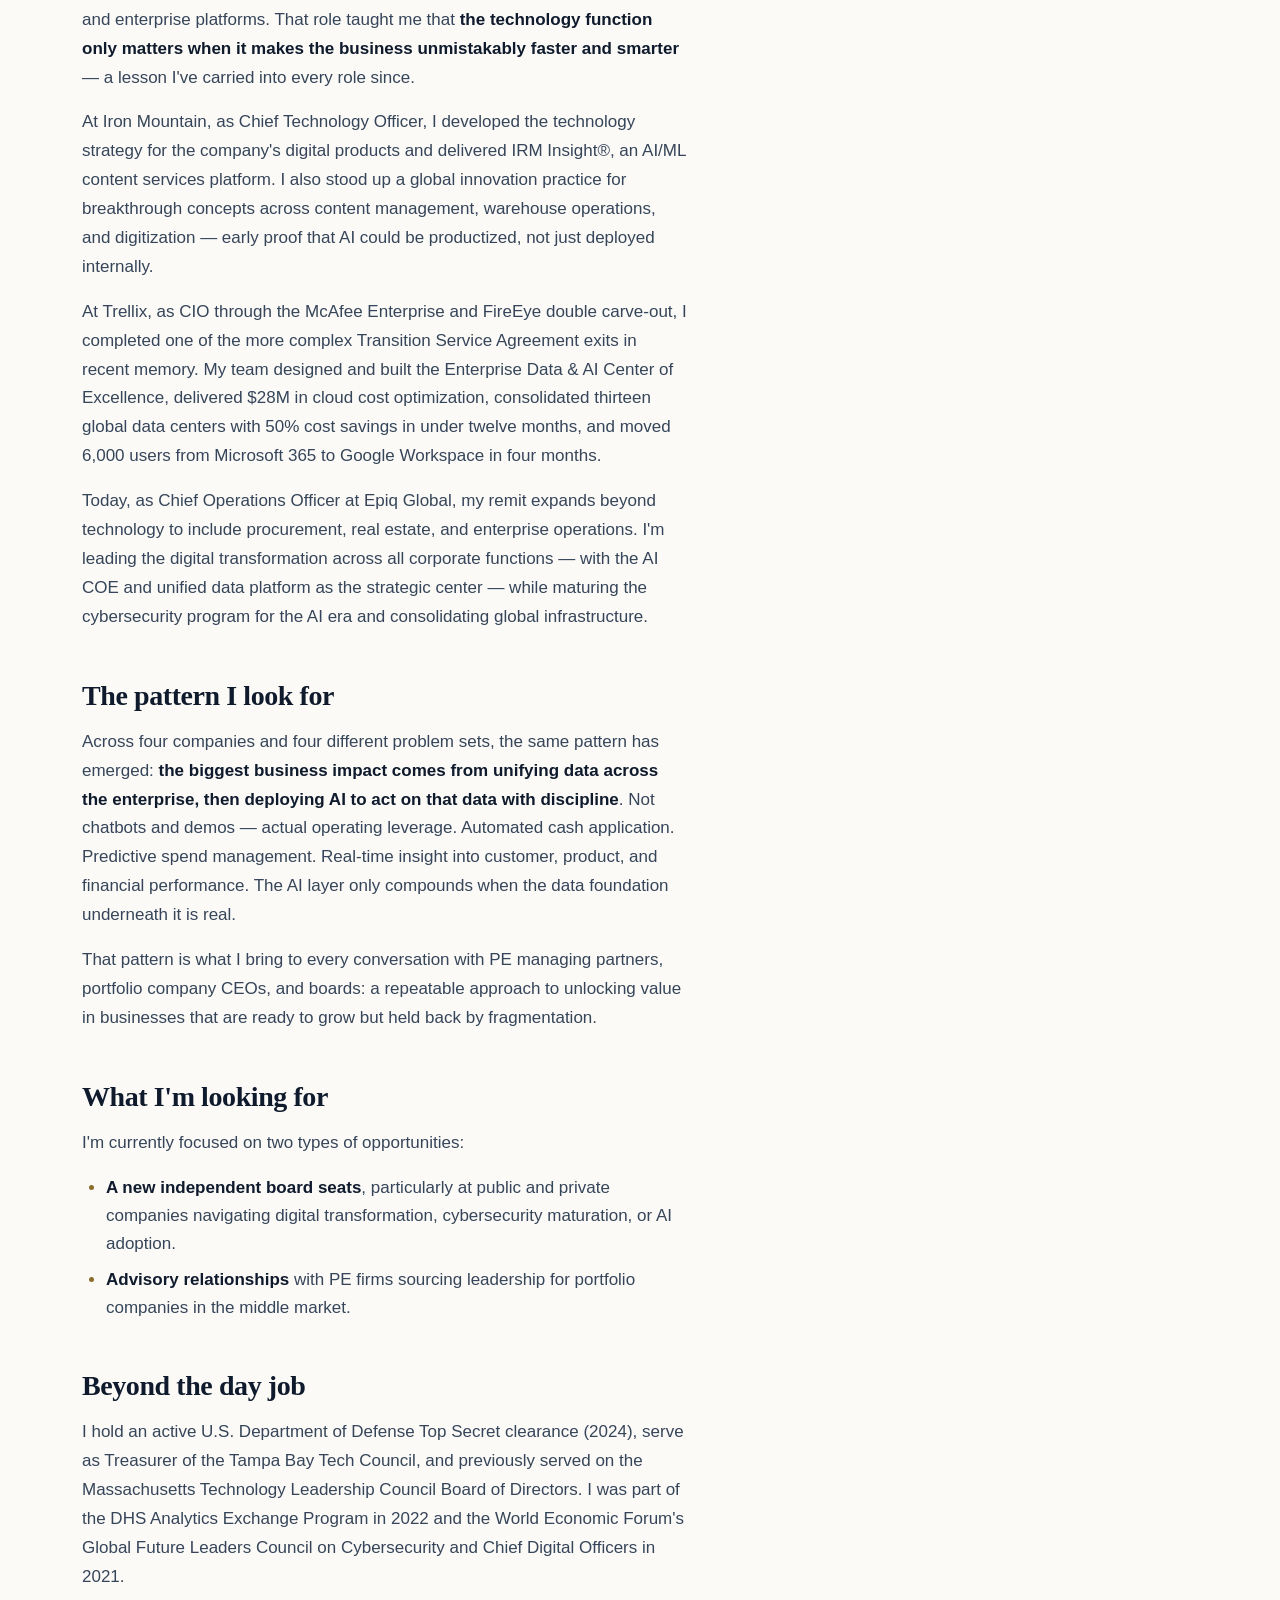
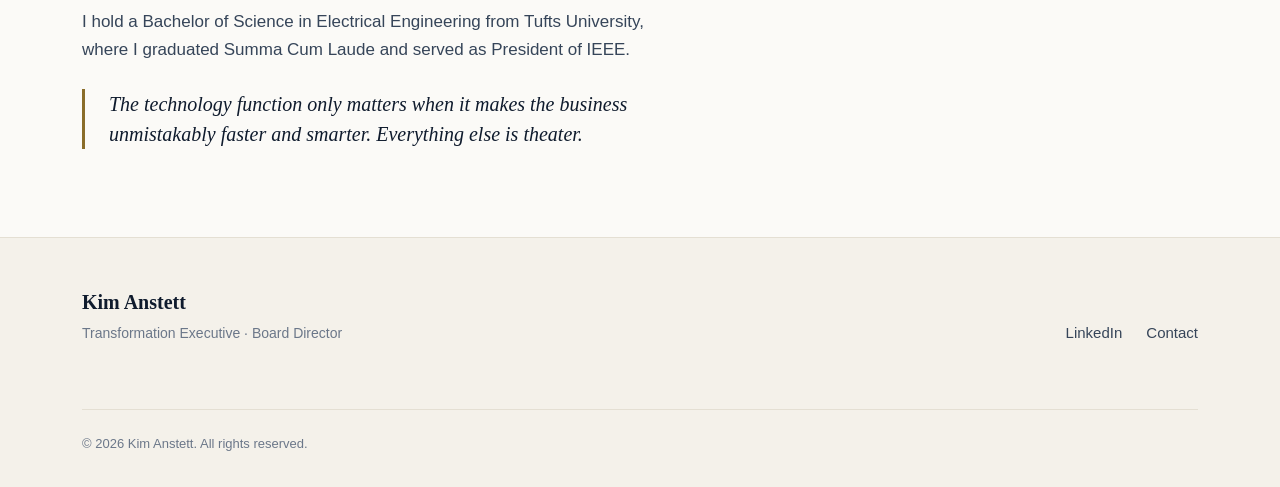
==== commit 1ea55782: "Update opportunities listed in about.html" ====
--- a/about.html
+++ b/about.html
@@ -128,14 +128,11 @@
         <h2>What I'm looking for</h2>
 
         <p>
-          I'm currently focused on three types of opportunities:
+          I'm currently focused on two types of opportunities:
         </p>
 
         <ul>
-          <li><strong>General Manager or business segment president roles</strong>
-          at PE-backed companies where technology, data, and AI are strategic
-          levers for growth — not just cost lines.</li>
-          <li><strong>Additional independent board seats</strong>, particularly
+          <li><strong>A new independent board seats</strong>, particularly
           at public and private companies navigating digital transformation,
           cybersecurity maturation, or AI adoption.</li>
           <li><strong>Advisory relationships</strong> with PE firms sourcing
